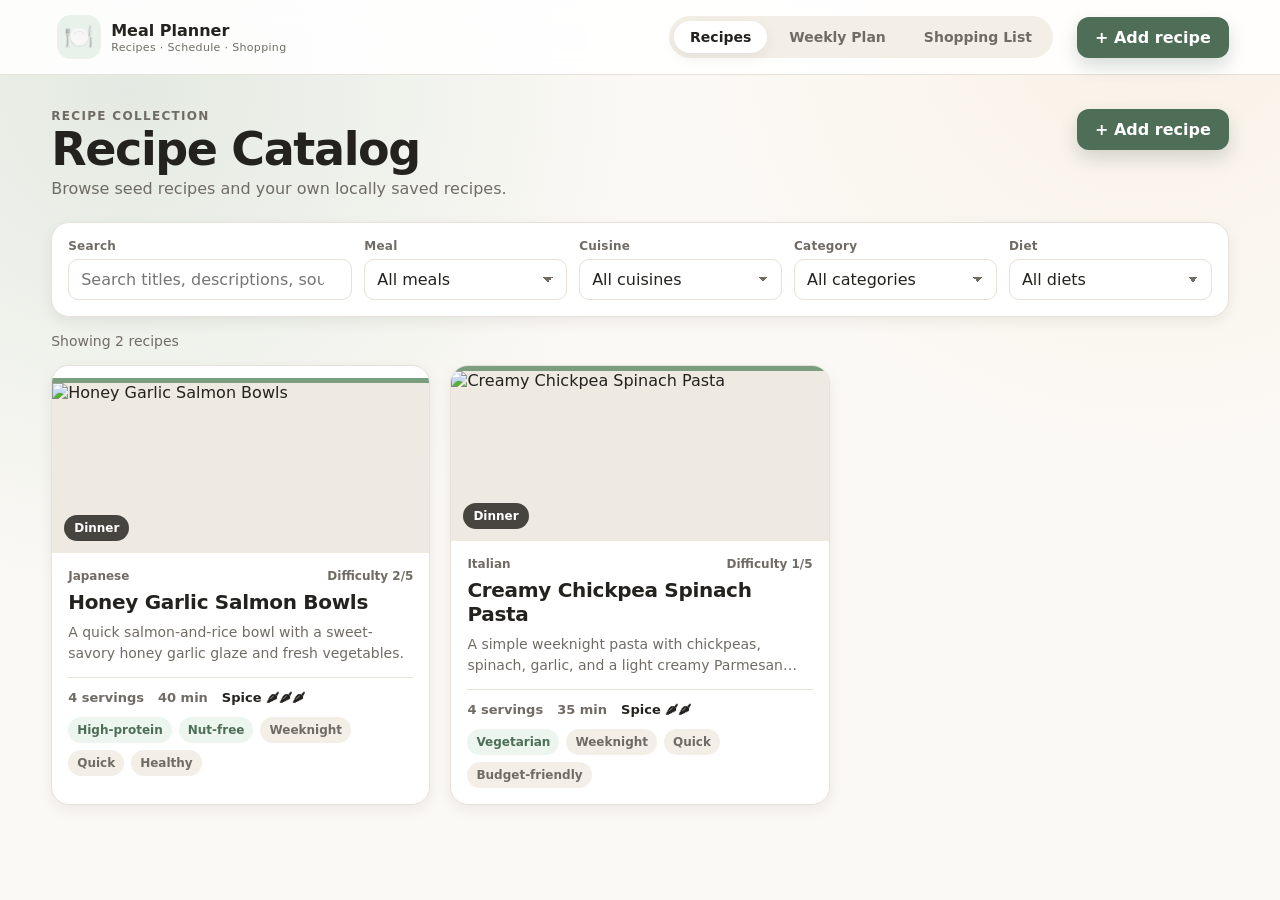
==== v1/index.html @ 87e0cc70 "Publish v1" ====
<!doctype html>
<html lang="en">
  <head><meta charset="UTF-8"><meta name="viewport" content="width=device-width, initial-scale=1.0"><meta name="description" content="Plan meals, browse recipes, and generate shopping lists."><title>Meal Planner</title>  <script type="module" crossorigin src="./assets/index-CDROrw1X.js"></script>
  <link rel="stylesheet" crossorigin href="./assets/index-BF3QbWhe.css">
</head>
  <body><div id="root"></div></body>
</html>
---- v1/assets/index-BF3QbWhe.css ----
:root{--ink: #24221f;--muted: #706c65;--line: #e7e1d8;--paper: #fbf9f5;--card: #ffffff;--accent: #4e6e58;--accent-dark: #38513f;--accent-soft: #e9f1eb;--danger: #b4523d;--danger-soft: #faecea;--shadow: 0 14px 36px rgba(39, 34, 28, .08);--shadow-small: 0 5px 14px rgba(39, 34, 28, .07);--radius: 18px;--radius-small: 10px;color:var(--ink);font-family:Inter,ui-sans-serif,system-ui,-apple-system,BlinkMacSystemFont,Segoe UI,sans-serif;background:var(--paper)}*{box-sizing:border-box}body{margin:0;min-width:320px;min-height:100vh;background:radial-gradient(circle at 10% 10%,rgba(174,199,183,.3),transparent 32rem),radial-gradient(circle at 90% 0%,rgba(241,208,168,.2),transparent 28rem),var(--paper)}img{max-width:100%;height:auto}button,input,textarea,select{font:inherit}button{cursor:pointer}button:disabled{cursor:not-allowed;opacity:.45}a{color:var(--accent)}.app-shell{min-height:100vh;display:flex;flex-direction:column}.app-header{position:sticky;top:0;z-index:20;display:flex;align-items:center;gap:24px;padding:14px clamp(18px,4vw,52px);background:#ffffffe0;border-bottom:1px solid var(--line);-webkit-backdrop-filter:blur(14px);backdrop-filter:blur(14px)}.brand{display:inline-flex;align-items:center;gap:10px;border:0;background:none;text-align:left;color:var(--ink)}.brand__mark{display:inline-grid;place-items:center;width:44px;height:44px;border-radius:14px;background:var(--accent-soft);font-size:24px}.brand strong{display:block;font-size:16px}.brand small{display:block;color:var(--muted);font-size:11px;letter-spacing:.03em;margin-top:1px}.app-nav{display:flex;gap:6px;margin-left:auto;padding:5px;background:#f3efe7;border-radius:999px}.app-nav button{border:0;background:transparent;padding:8px 16px;border-radius:999px;color:var(--muted);font-weight:650;font-size:14px}.app-nav button.active{background:#fff;color:var(--ink);box-shadow:var(--shadow-small)}.header-add{white-space:nowrap}.app-main{flex:1;width:min(1440px,100%);margin:0 auto;padding:34px clamp(18px,4vw,52px) 72px}.section-heading{display:flex;align-items:flex-start;justify-content:space-between;gap:24px;margin-bottom:24px}.section-heading h1,.section-heading h2{margin:2px 0 6px;font-size:clamp(28px,4vw,46px);line-height:1.05;letter-spacing:-.03em}.section-heading p{margin:0;color:var(--muted)}.eyebrow{margin:0 0 8px;color:var(--accent);font-size:12px;font-weight:800;text-transform:uppercase;letter-spacing:.11em}.primary-button,.secondary-button,.text-button,.icon-button{border:0;border-radius:12px;font-weight:750;transition:transform .16s ease,box-shadow .16s ease,background .16s ease}.primary-button{background:var(--accent);color:#fff;padding:11px 18px;box-shadow:0 8px 18px #37543f33}.primary-button:hover{background:var(--accent-dark);transform:translateY(-1px);box-shadow:0 10px 22px #37543f40}.secondary-button{background:#fff;border:1px solid var(--line);color:var(--ink);padding:10px 16px}.secondary-button:hover{border-color:#cfc5b8;transform:translateY(-1px)}.secondary-button.small{padding:8px 12px;font-size:13px}.text-button{background:none;padding:8px 0;color:var(--accent)}.text-button.danger{color:var(--danger)}.back-button{display:inline-flex;align-items:center;gap:8px;border:0;background:none;color:var(--muted);padding:8px 0;margin-bottom:22px;font-weight:700}.back-button:hover{color:var(--ink)}.icon-button{border:1px solid var(--line);background:#fff;color:var(--ink);padding:8px 10px;font-size:14px}.icon-button:hover{border-color:#cfc5b8}.icon-button.danger{color:var(--danger);background:#fff}.icon-button.danger:hover{border-color:#dcb8ad;background:var(--danger-soft)}.muted{color:var(--muted)}.form-error{margin:0 0 20px;background:var(--danger-soft);border:1px solid #efc9bf;color:var(--danger);padding:12px 16px;border-radius:var(--radius-small);font-weight:700}.toast{position:fixed;right:22px;bottom:22px;z-index:50;max-width:min(420px,calc(100vw - 44px));padding:13px 16px;background:#25231f;color:#fff;border-radius:14px;box-shadow:var(--shadow);animation:toast-in .18s ease-out}@keyframes toast-in{0%{opacity:0;transform:translateY(8px)}to{opacity:1;transform:translateY(0)}}.filter-bar{display:grid;grid-template-columns:1.4fr repeat(4,minmax(130px,1fr));gap:12px;padding:16px;background:#fff;border:1px solid var(--line);border-radius:var(--radius);box-shadow:var(--shadow-small);margin-bottom:16px}.filter-bar label,.field{display:flex;flex-direction:column;gap:6px;min-width:0}.filter-bar label>span,.field-label{color:var(--muted);font-size:12px;font-weight:750;letter-spacing:.02em}.search-field{position:relative}.search-field input{padding-left:12px}input,select,textarea{width:100%;border:1px solid var(--line);border-radius:var(--radius-small);background:#fff;color:var(--ink);padding:10px 12px;outline:none;transition:border .14s ease,box-shadow .14s ease}input:hover,select:hover,textarea:hover{border-color:#cfc5b8}input:focus,select:focus,textarea:focus{border-color:var(--accent);box-shadow:0 0 0 3px #4e6e5824}select{-webkit-appearance:none;-moz-appearance:none;appearance:none;background-image:linear-gradient(45deg,transparent 50%,var(--muted) 50%),linear-gradient(135deg,var(--muted) 50%,transparent 50%);background-position:calc(100% - 18px) 50%,calc(100% - 13px) 50%;background-size:5px 5px,5px 5px;background-repeat:no-repeat}textarea{resize:vertical;min-height:72px}.results-count{color:var(--muted);font-size:14px;margin:8px 0 16px}.recipe-grid{display:grid;grid-template-columns:repeat(auto-fill,minmax(280px,1fr));gap:20px}.recipe-card{--recipe-accent: #7a9e7e;display:block;width:100%;overflow:hidden;text-align:left;border:1px solid var(--line);border-radius:var(--radius);background:var(--card);box-shadow:var(--shadow-small);padding:0;color:var(--ink);transition:transform .18s ease,box-shadow .18s ease,border-color .18s ease}.recipe-card:hover{transform:translateY(-4px);box-shadow:var(--shadow);border-color:#d9d0c3}.recipe-card__media{position:relative;height:175px;overflow:hidden;background:#eee9e1;border-top:5px solid var(--recipe-accent)}.recipe-card__image{width:100%;height:100%;object-fit:cover;display:block}.recipe-card__meal{position:absolute;left:12px;bottom:12px;background:#181613c7;color:#fff;padding:6px 10px;border-radius:999px;font-size:12px;font-weight:800;-webkit-backdrop-filter:blur(5px);backdrop-filter:blur(5px)}.recipe-card__body{padding:16px}.recipe-card__eyebrow{display:flex;justify-content:space-between;gap:10px;color:var(--muted);font-size:12px;font-weight:700;margin-bottom:7px}.recipe-card h3{margin:0 0 8px;font-size:20px;letter-spacing:-.015em;line-height:1.2}.recipe-card__description{color:var(--muted);font-size:14px;line-height:1.45;margin:0 0 14px;display:-webkit-box;-webkit-line-clamp:2;-webkit-box-orient:vertical;overflow:hidden}.recipe-card__meta{display:flex;flex-wrap:wrap;gap:8px 14px;padding-top:12px;border-top:1px solid var(--line);color:var(--muted);font-size:13px;font-weight:700}.recipe-card__meta .spice{color:var(--ink)}.chip-row{display:flex;flex-wrap:wrap;gap:7px;margin-top:12px}.chip{display:inline-flex;align-items:center;min-height:26px;padding:4px 9px;border-radius:999px;background:#f3efe7;color:var(--muted);font-size:12px;font-weight:700}.chip--dietary{background:#ecf5ee;color:var(--accent)}.chip--strong{background:var(--accent);color:#fff}.empty-state{padding:56px 20px;text-align:center;background:#fff;border:1px dashed #d7cfc3;border-radius:var(--radius);color:var(--muted)}.empty-state.compact{padding:30px 16px}.empty-state__icon{font-size:42px;margin-bottom:12px}.empty-state h3{color:var(--ink);margin:0 0 6px}.empty-state p{margin:0 0 18px}.recipe-detail{--recipe-accent: #7a9e7e}.detail-hero{display:grid;grid-template-columns:minmax(300px,.95fr) minmax(0,1.05fr);gap:clamp(18px,4vw,46px);background:#fff;border:1px solid var(--line);border-radius:24px;overflow:hidden;box-shadow:var(--shadow);margin-bottom:26px}.detail-hero__image{min-height:330px;width:100%;height:100%;object-fit:cover;border-left:7px solid var(--recipe-accent)}.detail-hero__content{padding:28px 24px 28px 0}.detail-hero h1{margin:4px 0 10px;font-size:clamp(32px,4vw,52px);line-height:1.04;letter-spacing:-.035em}.detail-description{color:var(--muted);font-size:17px;line-height:1.55;margin-bottom:13px}.source-link{color:var(--muted);font-size:14px;margin:0 0 22px;word-break:break-word}.detail-stats{display:flex;flex-wrap:wrap;gap:10px;margin-bottom:24px}.detail-stats>div{min-width:90px;padding:13px;background:var(--paper);border:1px solid var(--line);border-radius:14px}.detail-stats strong{display:block;font-size:17px}.detail-stats span{color:var(--muted);font-size:12px;font-weight:700}.spice-meter{letter-spacing:2px}.spice-meter span{filter:grayscale(1);opacity:.35}.spice-meter span.active{filter:none;opacity:1}.detail-actions{display:flex;align-items:center;gap:18px}.detail-columns{display:grid;grid-template-columns:minmax(0,1.55fr) minmax(280px,.75fr);gap:26px;align-items:start}.detail-main,.detail-sidebar{display:flex;flex-direction:column;gap:20px}.detail-section{background:#fff;border:1px solid var(--line);border-radius:var(--radius);padding:22px;box-shadow:var(--shadow-small)}.detail-section h2{margin:0 0 16px;font-size:20px}.ingredient-sections{display:flex;flex-direction:column;gap:17px}.ingredient-section h3{margin:0 0 9px;padding-bottom:8px;border-bottom:1px solid var(--line);font-size:15px;color:var(--accent)}.ingredient-section ul{list-style:none;padding:0;margin:0;display:flex;flex-direction:column;gap:8px}.ingredient-section li{display:grid;grid-template-columns:minmax(100px,.34fr) 1fr;gap:5px 12px;padding:7px 0}.ingredient-quantity{font-weight:800}.ingredient-name{font-weight:650}.ingredient-notes{grid-column:2;color:var(--muted);font-size:13px}.optional{color:var(--muted);font-weight:500}.method-list{list-style:none;padding:0;margin:0;display:flex;flex-direction:column;gap:12px}.method-list li{display:grid;grid-template-columns:28px 1fr;gap:9px;align-items:start}.step-number{display:inline-grid;place-items:center;width:28px;height:28px;background:var(--accent-soft);color:var(--accent-dark);border-radius:50%;font-weight:800;font-size:13px}.method-list p{margin:4px 0 0;line-height:1.45}.step-timer{color:var(--muted);font-size:13px;font-weight:750}.option-list{display:flex;flex-direction:column;gap:9px}.option{display:flex;align-items:center;gap:9px;padding:9px 10px;border:1px solid var(--line);border-radius:10px;background:var(--paper);color:var(--muted);font-size:14px;font-weight:650}.option.active{border-color:var(--accent);background:#f1f6f2;color:var(--ink)}.option-indicator{display:inline-grid;place-items:center;width:20px;height:20px}.note-panel{background:#fbf4e7}.nutrition-panel{background:#f3f7f4}.recipe-form{max-width:1200px;margin:0 auto;display:flex;flex-direction:column;gap:20px}.form-header{margin-bottom:4px}.form-header .back-button{margin-bottom:0}.form-header h1{margin:2px 0 7px;font-size:clamp(30px,4vw,46px);letter-spacing:-.03em}.form-header p:not(.eyebrow){margin:0;color:var(--muted)}.form-section{background:#fff;border:1px solid var(--line);border-radius:var(--radius);padding:24px;box-shadow:var(--shadow-small)}.form-section>h2{margin:0 0 5px;font-size:21px}.section-help{color:var(--muted);margin:0 0 17px;font-size:14px}.form-grid{display:grid;grid-template-columns:repeat(2,minmax(0,1fr));gap:18px}.form-grid--numbers{grid-template-columns:repeat(2,minmax(0,1fr))}.span-2{grid-column:span 2}.field small{color:var(--muted);font-size:12px}.checkbox-grid{display:grid;grid-template-columns:repeat(auto-fit,minmax(150px,1fr));gap:9px}.check-card{display:inline-flex;align-items:center;gap:9px;border:1px solid var(--line);background:var(--paper);border-radius:10px;padding:10px 12px;font-size:14px;font-weight:700;cursor:pointer;transition:border .14s ease,background .14s ease}.check-card:hover{border-color:#cfc5b8}.check-card input{width:auto;accent-color:var(--accent)}.check-card:has(input:checked){background:var(--accent-soft);border-color:var(--accent);color:var(--accent-dark)}.check-card.compact{padding:6px 9px;font-size:13px}.range-control__top{display:flex;justify-content:space-between;align-items:center;margin-bottom:8px}.range-control input[type=range]{accent-color:var(--accent);width:100%;padding:0;border:0;box-shadow:none}.range-control__marks{display:flex;justify-content:space-between;color:var(--muted);font-size:11px;margin-top:4px}.number-stepper{display:grid;grid-template-columns:38px 1fr 38px;overflow:hidden;border:1px solid var(--line);border-radius:var(--radius-small)}.number-stepper input{border:0;border-radius:0;text-align:center}.number-stepper button{border:0;background:#f5f1ea;font-size:18px;font-weight:800;color:var(--ink)}.number-stepper button:hover{background:#eee8dd}.approved-image-grid{display:grid;grid-template-columns:repeat(auto-fit,minmax(125px,1fr));gap:10px}.image-choice{border:1px solid var(--line);background:#fff;border-radius:var(--radius-small);overflow:hidden;padding:0 0 7px;text-align:left;color:var(--muted);font-size:12px;transition:transform .15s ease,border .15s ease}.image-choice img{display:block;width:100%;height:80px;object-fit:cover;margin-bottom:6px}.image-choice span{display:block;padding:0 8px;overflow:hidden;text-overflow:ellipsis;white-space:nowrap}.image-choice:hover{transform:translateY(-1px);border-color:#cfc5b8}.image-choice.active{border:2px solid var(--accent);box-shadow:0 0 0 3px #4e6e581f}.color-control{display:flex;align-items:center;gap:9px}.color-control input[type=color]{width:52px;height:42px;padding:3px;background:#fff}.color-control input[type=text]{text-transform:uppercase}.ingredient-builder-section{margin-bottom:16px;border:1px solid var(--line);border-radius:var(--radius-small);padding:16px;background:#fcfbf8}.ingredient-section-header{display:flex;align-items:flex-end;justify-content:space-between;gap:14px;margin-bottom:15px}.section-name-field{max-width:330px}.ingredient-list{display:flex;flex-direction:column;gap:12px}.ingredient-row{border-top:1px solid var(--line);padding-top:13px}.ingredient-row:first-child{border-top:0;padding-top:0}.ingredient-row__main{display:grid;grid-template-columns:minmax(180px,1.4fr) minmax(80px,.38fr) minmax(100px,.45fr) minmax(150px,1fr);gap:10px;align-items:end}.ingredient-row__controls{display:flex;align-items:center;flex-wrap:wrap;gap:10px;margin-top:10px}.reorder-buttons{display:inline-flex;gap:5px}.steps-builder{display:flex;flex-direction:column;gap:15px;margin-bottom:17px}.step-builder-row{display:grid;grid-template-columns:27px minmax(0,1fr) 120px auto auto;gap:10px;align-items:start}.step-builder-number{display:inline-grid;place-items:center;width:27px;height:27px;background:var(--accent-soft);color:var(--accent-dark);border-radius:50%;font-weight:800}.planning-options{display:grid;grid-template-columns:repeat(2,minmax(0,1fr));gap:18px;background:#f7faf8;border:1px solid var(--line);border-radius:var(--radius-small);padding:18px}.toggle-row{position:relative;display:flex;align-items:center;gap:16px;padding:14px 0;cursor:pointer;border-bottom:1px solid var(--line)}.toggle-row:last-child{border-bottom:0;padding-bottom:0}.toggle-row>span:first-child{flex:1}.toggle-row strong{display:block;font-size:15px}.toggle-row small{display:block;color:var(--muted);margin-top:3px}.toggle-row input{position:absolute;opacity:0;pointer-events:none}.toggle-ui{width:46px;height:26px;border-radius:999px;background:#ded6ca;position:relative;transition:background .17s ease;flex:0 0 auto}.toggle-ui:after{content:"";position:absolute;top:3px;left:3px;width:20px;height:20px;border-radius:50%;background:#fff;box-shadow:0 1px 3px #0000002e;transition:transform .17s ease}.toggle-row input:checked+.toggle-ui{background:var(--accent)}.toggle-row input:checked+.toggle-ui:after{transform:translate(20px)}.toggle-row.compact{border:0;padding:0}.option-menu{display:flex;flex-direction:column;gap:0}.measurement-choice{display:flex;align-items:center;justify-content:space-between;gap:18px;padding-top:15px}.measurement-choice>span strong{display:block}.measurement-choice>span small{color:var(--muted);display:block;margin-top:3px}.choice-group{display:flex;background:#f3efe7;border-radius:10px;padding:4px}.choice-pill{border:0;background:transparent;padding:9px 13px;border-radius:8px;color:var(--muted);font-weight:750;transition:background .15s ease,color .15s ease,box-shadow .15s ease}.choice-pill.active{background:#fff;color:var(--ink);box-shadow:var(--shadow-small)}.form-footer{display:flex;justify-content:flex-end;gap:12px;padding-top:6px}.planner-heading{align-items:flex-end}.week-nav{display:flex;align-items:center;gap:12px}.week-nav__label{min-width:210px;text-align:center;padding:9px 12px;background:#fff;border:1px solid var(--line);border-radius:var(--radius-small)}.week-nav__label strong{display:block;font-size:14px}.week-nav__label span{color:var(--accent);font-size:12px;font-weight:800}.planner-calendar{overflow-x:auto;border:1px solid var(--line);border-radius:var(--radius);background:#fff;box-shadow:var(--shadow)}.planner-row{min-width:980px;display:grid;grid-template-columns:108px repeat(7,minmax(120px,1fr));border-bottom:1px solid var(--line)}.planner-row:last-child{border-bottom:0}.planner-row--header{background:#f5f1ea;font-size:14px}.planner-row__label,.planner-day{padding:14px 10px;border-right:1px solid var(--line)}.planner-row__label{display:grid;place-items:center;background:#faf7f1;font-size:13px;font-weight:800;color:var(--muted);text-transform:uppercase;letter-spacing:.06em}.planner-day{text-align:center;background:#faf7f1}.planner-day strong{display:block}.planner-day span{color:var(--muted);font-size:13px}.planner-day.is-today{background:#eaf2ec}.planner-day.is-today strong{color:var(--accent-dark)}.planner-cell{border-right:1px solid var(--line);padding:10px}.planner-cell:last-child{border-right:0}.planner-slot{width:100%;min-height:82px;border-radius:12px;border:1px dashed #d7cfc3;background:#fdfcf9;display:grid;place-items:center;gap:4px;color:var(--muted);font-size:13px;font-weight:750;transition:border .15s ease,background .15s ease,transform .15s ease}.planner-slot.empty:hover{border-color:var(--accent);background:#f1f6f2;transform:translateY(-1px);color:var(--accent-dark)}.planner-slot .plus{font-size:24px;line-height:1}.planner-slot.filled{display:block;border:1px solid var(--line);background:#fff;padding:10px;min-height:82px}.planner-slot__top{display:flex;gap:9px;align-items:center;margin-bottom:9px}.planner-slot__top img{width:42px;height:42px;border-radius:9px;object-fit:cover;flex:0 0 auto}.planner-recipe-title{display:block;background:none;border:0;padding:0;color:var(--ink);font-weight:800;font-size:13px;line-height:1.2;text-align:left;display:-webkit-box;-webkit-line-clamp:2;-webkit-box-orient:vertical;overflow:hidden}.planner-slot__top small{display:block;color:var(--muted);font-size:11px;margin-top:2px}.planner-slot__actions{display:flex;gap:5px;flex-wrap:wrap}.planner-slot__actions button{flex:1;border:1px solid var(--line);background:#f8f5ef;border-radius:7px;padding:5px 4px;font-size:11px;font-weight:750;color:var(--muted)}.planner-slot__actions button:hover{background:#fff;color:var(--ink);border-color:#cfc5b8}.modal-backdrop{position:fixed;top:0;right:0;bottom:0;left:0;z-index:40;background:#1d1a1670;display:grid;place-items:center;padding:18px;-webkit-backdrop-filter:blur(5px);backdrop-filter:blur(5px)}.modal{width:min(720px,100%);max-height:min(780px,calc(100vh - 36px));overflow:hidden;display:flex;flex-direction:column;background:#fff;border-radius:22px;box-shadow:0 24px 80px #0003}.modal-header{display:flex;justify-content:space-between;gap:18px;align-items:flex-start;padding:20px 22px 14px;border-bottom:1px solid var(--line)}.modal-header h2{margin:2px 0 0;font-size:24px;letter-spacing:-.02em}.picker-toolbar{display:grid;grid-template-columns:1fr 150px;gap:12px;padding:14px 22px;border-bottom:1px solid var(--line);background:#faf7f1}.picker-list{overflow-y:auto;padding:14px 22px;display:flex;flex-direction:column;gap:8px}.picker-recipe{display:grid;grid-template-columns:64px 1fr 26px;gap:12px;align-items:center;width:100%;text-align:left;border:1px solid var(--line);background:#fff;border-radius:13px;padding:8px;color:var(--ink);transition:border .14s ease,background .14s ease}.picker-recipe:hover{border-color:#cfc5b8}.picker-recipe.selected{border-color:var(--accent);background:var(--accent-soft)}.picker-recipe img{width:64px;height:52px;object-fit:cover;border-radius:9px}.picker-recipe__info strong{display:block;font-size:14px}.picker-recipe__info small{color:var(--muted);display:block;margin-top:3px}.picker-recipe__check{display:grid;place-items:center;width:24px;height:24px;border:2px solid var(--line);border-radius:50%;color:var(--accent);font-weight:900}.picker-recipe.selected .picker-recipe__check{border-color:var(--accent)}.modal-footer{display:flex;justify-content:flex-end;gap:10px;padding:16px 22px 20px;border-top:1px solid var(--line)}.shopping-actions{display:flex;align-items:center;gap:16px;flex-wrap:wrap;justify-content:flex-end}.scope-toggle{display:inline-flex;background:#f3efe7;border-radius:10px;padding:4px}.scope-toggle button{border:0;background:transparent;padding:8px 12px;border-radius:8px;color:var(--muted);font-weight:750}.scope-toggle button.active{background:#fff;color:var(--ink);box-shadow:var(--shadow-small)}.shopping-progress{margin-bottom:18px;display:grid;grid-template-columns:1fr auto;gap:14px;align-items:center}.progress-bar{height:10px;background:#e9e2d7;border-radius:999px;overflow:hidden}.progress-bar span{display:block;height:100%;background:var(--accent);border-radius:inherit;transition:width .25s ease}.shopping-progress p{margin:0;color:var(--muted);font-size:14px;font-weight:750}.shopping-groups{display:grid;grid-template-columns:repeat(auto-fit,minmax(300px,1fr));gap:18px;align-items:start}.shopping-group{background:#fff;border:1px solid var(--line);border-radius:var(--radius);padding:18px;box-shadow:var(--shadow-small)}.shopping-group h3{margin:0 0 12px;padding-bottom:9px;border-bottom:2px solid var(--accent-soft);color:var(--accent-dark);font-size:17px}.shopping-group ul{list-style:none;padding:0;margin:0;display:flex;flex-direction:column;gap:8px}.shopping-item{display:flex;align-items:center;gap:10px;padding:9px;border:1px solid var(--line);border-radius:11px;background:#fdfcf9}.shopping-item.checked{background:#f2f7f3}.shopping-item.checked .shopping-item__main strong{color:var(--muted);text-decoration:line-through}.shopping-item__check{position:relative;display:grid;place-items:center;cursor:pointer}.shopping-item__check input{position:absolute;opacity:0}.checkmark{width:22px;height:22px;border:2px solid #cfc5b8;border-radius:7px;display:grid;place-items:center;background:#fff;transition:background .14s ease,border .14s ease}.shopping-item__check input:checked+.checkmark{background:var(--accent);border-color:var(--accent)}.shopping-item__check input:checked+.checkmark:after{content:"✓";color:#fff;font-size:13px;font-weight:900}.shopping-item__main{flex:1;min-width:0}.shopping-item__main strong{display:block}.shopping-item__main span{color:var(--muted);display:block;font-size:13px}.shopping-item__main em{display:inline-block;margin-left:6px;color:var(--muted);font-style:normal;font-size:12px}.shopping-item__main small{display:block;color:#a29b90;font-size:11px;margin-top:4px}.pantry-button{flex:0 0 auto;border:1px solid var(--line);background:#fff;color:var(--muted);border-radius:8px;padding:6px 8px;font-size:12px;font-weight:750}.pantry-button:hover{border-color:#cfc5b8;color:var(--ink)}.pantry-button.active{background:#e9f1eb;color:var(--accent-dark);border-color:var(--accent)}@media(max-width:1080px){.filter-bar{grid-template-columns:repeat(2,minmax(0,1fr))}.search-field{grid-column:span 2}.detail-hero{grid-template-columns:1fr}.detail-hero__image{min-height:260px;max-height:380px}.detail-hero__content{padding:24px}.detail-columns{grid-template-columns:1fr}.app-header{flex-wrap:wrap;gap:12px}.app-nav{order:3;width:100%;justify-content:space-between;margin-left:0}.header-add{margin-left:auto}.planner-heading{flex-direction:column;align-items:flex-start}}@media(max-width:680px){.app-header{padding:12px 14px}.app-main{padding:24px 14px 48px}.form-section{padding:18px}.form-grid,.form-grid--numbers,.planning-options{grid-template-columns:1fr}.span-2{grid-column:span 1}.ingredient-row__main{grid-template-columns:1fr 1fr}.ingredient-name-field,.notes-field{grid-column:span 2}.step-builder-row{grid-template-columns:27px 1fr}.step-builder-row .timer-field,.step-builder-row .reorder-buttons,.step-builder-row .icon-button{grid-column:auto}.picker-toolbar{grid-template-columns:1fr}.section-heading{flex-direction:column}.shopping-actions{justify-content:flex-start}.week-nav{width:100%;justify-content:space-between}.week-nav__label{min-width:0;flex:1}}
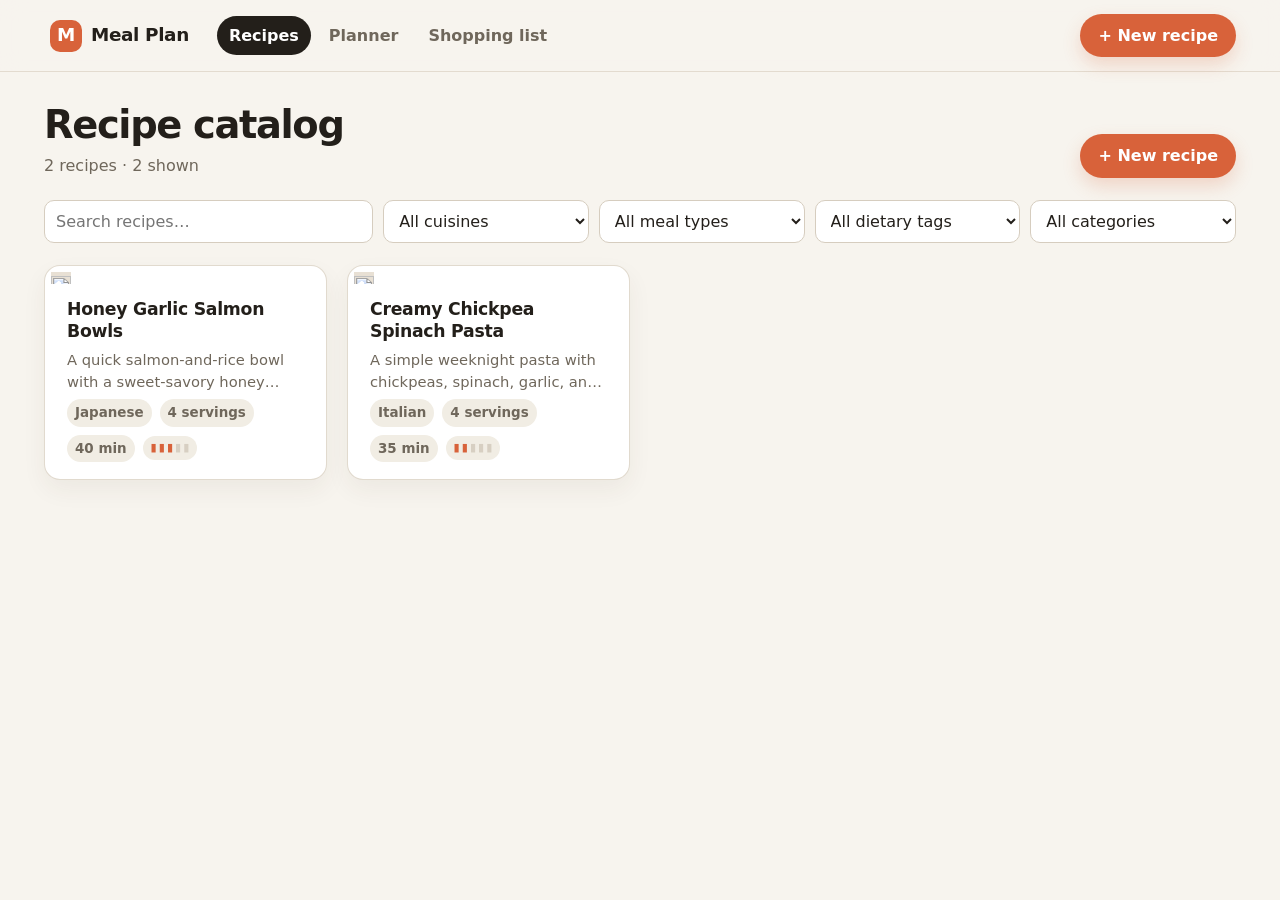
==== commit bf6522b1: "Publish v1" ====
--- a/v1/index.html
+++ b/v1/index.html
@@ -1,7 +1,7 @@
 <!doctype html>
 <html lang="en">
-  <head><meta charset="UTF-8"><meta name="viewport" content="width=device-width, initial-scale=1.0"><meta name="description" content="Plan meals, browse recipes, and generate shopping lists."><title>Meal Planner</title>  <script type="module" crossorigin src="./assets/index-CDROrw1X.js"></script>
-  <link rel="stylesheet" crossorigin href="./assets/index-BF3QbWhe.css">
+  <head><meta charset="UTF-8"><meta name="viewport" content="width=device-width, initial-scale=1.0"><title>Meal Planning</title>  <script type="module" crossorigin src="./assets/index-TTkjPZ1y.js"></script>
+  <link rel="stylesheet" crossorigin href="./assets/index-lNyoUAyl.css">
 </head>
   <body><div id="root"></div></body>
 </html>
--- a/v1/assets/index-lNyoUAyl.css
+++ b/v1/assets/index-lNyoUAyl.css
@@ -0,0 +1 @@
+:root{color-scheme:light;--bg: #f7f4ee;--surface: #ffffff;--surface-alt: #f1ede4;--text: #231f1a;--muted: #6f675b;--line: #ded6c9;--primary: #d8623a;--primary-dark: #ba4f2c;--primary-soft: #fae6dc;--green: #57754f;--green-soft: #e6efe1;--amber: #d9a441;--danger: #b4432f;--shadow: 0 16px 40px rgba(71, 52, 32, .11);--radius: 16px;--radius-sm: 10px;font-family:Inter,ui-sans-serif,system-ui,-apple-system,BlinkMacSystemFont,Segoe UI,sans-serif;font-size:16px}*{box-sizing:border-box}html{min-width:320px;background:var(--bg)}body{margin:0;color:var(--text);background:var(--bg);font-family:var(--font-family-stack);line-height:1.45}button,input,select,textarea{font:inherit}button{cursor:pointer}img{display:block;max-width:100%;height:auto}h1,h2,h3,p{margin:0}ul{margin:0;padding:0;list-style:none}fieldset{border:0;padding:0;margin:0}legend{padding:0}.app-shell{min-height:100vh}.app-header{position:sticky;top:0;z-index:20;display:flex;align-items:center;gap:22px;padding:14px clamp(18px,4vw,44px);border-bottom:1px solid rgba(222,214,201,.82);background:#f7f4eeeb;-webkit-backdrop-filter:blur(12px);backdrop-filter:blur(12px)}.brand{display:inline-flex;align-items:center;gap:9px;border:0;background:transparent;font-weight:800;font-size:1.15rem;letter-spacing:-.02em;color:var(--text)}.brand-mark{display:grid;place-items:center;width:32px;height:32px;border-radius:10px;color:#fff;background:var(--primary);font-weight:900}.main-nav{display:flex;align-items:center;gap:6px}.main-nav button{border:0;background:transparent;padding:8px 12px;border-radius:999px;color:var(--muted);font-weight:650}.main-nav button:hover{color:var(--text);background:var(--surface-alt)}.main-nav button.active{color:#fff;background:var(--text)}.header-add{margin-left:auto}.app-main{width:min(1440px,100%);margin:0 auto;padding:32px clamp(18px,4vw,44px) 72px}.page-header-row,.planner-toolbar,.form-header{display:flex;align-items:flex-end;justify-content:space-between;gap:20px;margin-bottom:22px}.page-header-row h1,.planner-toolbar h1,.form-header h1,.catalog h1,.shopping-list h1{font-size:clamp(1.7rem,3vw,2.4rem);letter-spacing:-.035em;line-height:1.1}.page-subtitle{color:var(--muted);margin-top:8px}button{color:inherit}.primary-button{border:0;border-radius:999px;padding:10px 18px;background:var(--primary);color:#fff;font-weight:750;box-shadow:0 8px 18px #d8623a38;transition:transform .15s ease,background .15s ease}.primary-button:hover{background:var(--primary-dark);transform:translateY(-1px)}.secondary-button{border:1px solid var(--line);border-radius:999px;padding:9px 16px;background:var(--surface);color:var(--text);font-weight:650}.secondary-button:hover{border-color:#b8ac9a;background:var(--surface-alt)}.text-button{border:0;background:transparent;padding:6px 0;color:var(--primary);font-weight:700}.text-button:hover{text-decoration:underline}.icon-button{border:0;background:transparent;width:36px;height:36px;border-radius:50%;color:var(--text);font-size:1.35rem}.icon-button:hover{background:var(--surface-alt)}.mini-button{border:1px solid var(--line);background:#fff;border-radius:8px;min-width:34px;height:34px;padding:0 8px;color:var(--text);font-weight:750}.mini-button:hover:not(:disabled){border-color:var(--primary);color:var(--primary)}.mini-button:disabled{opacity:.35;cursor:not-allowed}.mini-button.danger:hover:not(:disabled){border-color:var(--danger);color:var(--danger)}.text-input,select.text-input,textarea.text-input{width:100%;border:1px solid #d6cdbf;border-radius:10px;padding:9px 11px;background:#fff;color:var(--text);outline:none}.text-input:focus{border-color:var(--primary);box-shadow:0 0 0 3px #d8623a21}.text-input.read-only{background:#efe9df;color:var(--muted)}textarea.text-input{resize:vertical}.search-input{min-height:40px}.color-input{width:64px;height:40px;padding:3px;border:1px solid #d6cdbf;border-radius:10px;background:#fff}.catalog-toolbar{display:grid;grid-template-columns:1.6fr repeat(4,minmax(130px,1fr));gap:10px;margin-bottom:22px}.recipe-grid{display:grid;grid-template-columns:repeat(auto-fill,minmax(250px,1fr));gap:20px}.recipe-card{position:relative;overflow:hidden;display:flex;flex-direction:column;text-align:left;border:1px solid rgba(222,214,201,.9);border-radius:var(--radius);background:var(--surface);box-shadow:0 10px 24px #4734200f;transition:transform .2s ease,box-shadow .2s ease;color:inherit}.recipe-card:before{content:"";display:block;height:5px;background:var(--recipe-accent, var(--primary))}.recipe-card:hover{transform:translateY(-4px);box-shadow:var(--shadow)}.recipe-card-image-wrap{position:relative;aspect-ratio:16 / 10;overflow:hidden;background:#e8e0d4}.recipe-card-image{width:100%;height:100%;object-fit:cover}.recipe-card-meal{position:absolute;left:12px;bottom:12px;padding:5px 10px;border-radius:999px;background:#ffffffe6;color:var(--text);font-size:.8rem;font-weight:800;-webkit-backdrop-filter:blur(4px);backdrop-filter:blur(4px)}.recipe-card-body{display:flex;flex-direction:column;gap:7px;padding:15px 16px 16px}.recipe-card-title{font-size:1.08rem;font-weight:800;letter-spacing:-.015em;line-height:1.25}.recipe-card-description{color:var(--muted);font-size:.92rem;display:-webkit-box;-webkit-line-clamp:2;-webkit-box-orient:vertical;overflow:hidden}.recipe-card-meta{display:flex;flex-wrap:wrap;gap:8px;align-items:center;margin-top:auto;color:var(--muted);font-size:.84rem;font-weight:650}.recipe-card-meta>span{background:var(--surface-alt);border-radius:999px;padding:4px 8px}.spice-dots{display:inline-flex;gap:2px}.spice-dot{color:#d7cfc2;font-size:.7rem}.spice-dot.active{color:var(--primary)}.recipe-options-menu{background:var(--surface);border:1px solid var(--line);border-radius:var(--radius);padding:18px}.recipe-options-menu h3,.aside-card h3{font-size:1rem;margin-bottom:12px}.option-toggle-row{position:relative;display:flex;justify-content:space-between;gap:12px;align-items:center;padding:12px 0;border-bottom:1px solid var(--line);cursor:pointer}.option-toggle-row:last-of-type{border-bottom:0}.option-toggle-row strong{display:block;font-size:.95rem}.option-toggle-row small{display:block;color:var(--muted);margin-top:3px}.option-toggle-row input{position:absolute;opacity:0;pointer-events:none}.toggle-control{width:44px;height:25px;flex:0 0 auto;border-radius:999px;background:#cbc1b0;position:relative}.toggle-control span{position:absolute;top:3px;left:3px;width:19px;height:19px;border-radius:50%;background:#fff;transition:transform .18s ease}.toggle-control.on{background:var(--green)}.toggle-control.on span{transform:translate(19px)}.measurement-fieldset{margin-top:16px}.measurement-fieldset legend{font-size:.86rem;font-weight:800;color:var(--muted);margin-bottom:8px}.radio-card{display:flex;align-items:center;gap:10px;border:1px solid var(--line);border-radius:10px;padding:10px 12px;margin-bottom:8px;cursor:pointer;background:#fff}.radio-card.selected{border-color:var(--green);background:var(--green-soft);color:#33492e}.radio-card input{position:absolute;opacity:0}.radio-card span{font-weight:700}.radio-mark{margin-left:auto;color:var(--green)}.detail-layout{display:flex;flex-direction:column;gap:20px}.detail-topbar{display:flex;justify-content:space-between;gap:12px;align-items:center}.detail-hero{display:grid;grid-template-columns:minmax(300px,.8fr) minmax(300px,1.2fr);gap:26px;align-items:center;background:var(--surface);border:1px solid var(--line);border-radius:22px;padding:clamp(18px,3vw,30px);box-shadow:0 14px 34px #47342012}.detail-image-wrap{border-radius:16px;overflow:hidden;aspect-ratio:4 / 3}.detail-image-wrap img{width:100%;height:100%;object-fit:cover}.detail-heading h1{font-size:clamp(1.9rem,4vw,3.1rem);letter-spacing:-.045em;line-height:1.05;margin:8px 0 12px}.detail-description{color:var(--muted);font-size:1.05rem;margin-bottom:18px}.detail-facts{display:flex;flex-wrap:wrap;gap:10px;margin:16px 0}.detail-facts div{display:flex;flex-direction:column;min-width:90px;background:var(--surface-alt);border-radius:12px;padding:9px 12px}.detail-facts strong{font-size:1.15rem}.detail-facts span{color:var(--muted);font-size:.76rem;text-transform:uppercase;letter-spacing:.03em}.tag-row{display:flex;flex-wrap:wrap;gap:7px;margin:12px 0}.tag{display:inline-flex;background:var(--primary-soft);color:var(--primary-dark);border-radius:999px;padding:5px 9px;font-size:.82rem;font-weight:750}.tag-accent{background:var(--primary);color:#fff}.tag-neutral{background:var(--surface-alt);color:var(--text)}.source-link{color:var(--primary-dark);font-weight:700}.source-link.muted{color:var(--muted)}.detail-jump-links{display:flex;gap:14px;margin-top:18px}.detail-jump-links button{border:0;background:transparent;padding:0;color:var(--primary);font-weight:750}.detail-jump-links button:hover{text-decoration:underline}.detail-columns{display:grid;grid-template-columns:minmax(0,1fr) 320px;gap:22px;align-items:start}.detail-main-column{display:flex;flex-direction:column;gap:16px}.detail-aside{display:flex;flex-direction:column;gap:14px;position:sticky;top:88px}.detail-section,.aside-card{background:var(--surface);border:1px solid var(--line);border-radius:var(--radius);padding:20px;transition:box-shadow .25s ease}.detail-section.highlighted{box-shadow:0 0 0 3px #d8623a33}.detail-section h2,.aside-card h2{font-size:1.15rem;margin-bottom:12px}.measurement-note{color:var(--green);font-weight:700;font-size:.9rem;margin-bottom:12px}.ingredient-section h3{font-size:.9rem;text-transform:uppercase;letter-spacing:.04em;color:var(--muted);margin:18px 0 8px}.ingredient-list li{display:grid;grid-template-columns:100px 1fr auto auto;gap:10px;align-items:baseline;padding:8px 0;border-bottom:1px dashed var(--line)}.ingredient-list li:last-child{border-bottom:0}.ingredient-list li.optional .ingredient-note,.optional-label{color:#8a7f71}.ingredient-quantity{font-weight:800;color:var(--primary-dark)}.ingredient-note,.optional-label{color:var(--muted);font-size:.85rem}.optional-label{background:var(--surface-alt);border-radius:999px;padding:2px 8px}.steps-list{list-style:none;counter-reset:recipe-step}.steps-list li{display:flex;align-items:flex-start;gap:12px;padding:14px 0;border-bottom:1px solid var(--line);counter-increment:recipe-step}.steps-list li:last-child{border-bottom:0}.steps-list li:before{content:counter(recipe-step);flex:0 0 28px;width:28px;height:28px;display:grid;place-items:center;background:var(--primary-soft);color:var(--primary-dark);border-radius:50%;font-weight:800;font-size:.85rem}.step-text{flex:1}.timer-chip{border:0;background:var(--surface-alt);border-radius:999px;padding:4px 9px;color:var(--green);font-weight:700}.nutrition-placeholder p{color:var(--muted)}.aside-card p{color:var(--muted);font-size:.92rem}.planner-grid{display:grid;grid-template-columns:repeat(7,minmax(170px,1fr));gap:10px;overflow-x:auto;padding-bottom:8px}.planner-day{min-width:168px;background:var(--surface);border:1px solid var(--line);border-radius:var(--radius);overflow:hidden}.planner-day-header{display:flex;flex-direction:column;gap:2px;padding:12px;background:var(--surface-alt);border-bottom:1px solid var(--line)}.planner-day-header.today{background:var(--primary-soft)}.planner-day-header strong{font-size:.95rem}.planner-day-header span{color:var(--muted);font-size:.84rem}.planner-slots{display:flex;flex-direction:column}.planner-slot{border-bottom:1px solid var(--line);padding:8px}.planner-slot:last-child{border-bottom:0}.slot-label{color:var(--muted);font-size:.72rem;text-transform:uppercase;letter-spacing:.06em;margin-bottom:6px;font-weight:800}.slot-empty{width:100%;min-height:66px;border:1px dashed #ccc0ad;border-radius:10px;background:#fbf8f3;color:var(--muted);font-weight:700}.slot-empty:hover{border-color:var(--primary);color:var(--primary);background:var(--primary-soft)}.slot-planned{border:1px solid #e1c7bd;border-radius:10px;background:var(--primary-soft);padding:7px}.planner-recipe{display:flex;gap:8px;align-items:center;margin-bottom:6px}.planner-recipe img{width:42px;height:42px;object-fit:cover;border-radius:8px}.planner-recipe strong{display:block;font-size:.88rem;line-height:1.2}.planner-recipe small{color:var(--muted)}.slot-actions{display:flex;flex-wrap:wrap;gap:6px}.slot-actions button{border:0;background:#fff;border-radius:999px;padding:3px 8px;font-size:.72rem;font-weight:750;color:var(--primary-dark)}.slot-actions button:hover{background:#f8d8cc}.slot-actions button.danger-text{color:var(--danger)}.recipe-picker .search-input{margin-bottom:12px}.picker-list{display:flex;flex-direction:column;gap:8px;max-height:55vh;overflow:auto}.picker-recipe{display:flex;align-items:center;gap:10px;width:100%;text-align:left;border:1px solid var(--line);background:#fff;border-radius:12px;padding:8px}.picker-recipe:hover{border-color:var(--primary);background:var(--primary-soft)}.picker-recipe img{width:52px;height:52px;border-radius:10px;object-fit:cover;flex:0 0 auto}.picker-recipe span{flex:1}.picker-recipe strong{display:block}.picker-recipe small{color:var(--muted);display:block;margin-top:2px}.picker-add{flex:0 0 auto!important;color:var(--primary);font-weight:800}.modal-backdrop{position:fixed;top:0;right:0;bottom:0;left:0;z-index:50;display:grid;place-items:center;padding:20px;background:#1b160f6b;-webkit-backdrop-filter:blur(3px);backdrop-filter:blur(3px)}.modal{width:min(620px,100%);max-height:min(86vh,820px);display:flex;flex-direction:column;background:#fff;border-radius:18px;box-shadow:0 28px 80px #00000040}.modal-wide{width:min(1000px,100%)}.modal-header{display:flex;align-items:center;justify-content:space-between;padding:16px 20px;border-bottom:1px solid var(--line)}.modal-header h2{font-size:1.15rem}.modal-content{padding:20px;overflow:auto}.recipe-form{width:min(1060px,100%);margin:0 auto}.form-header{align-items:center}.form-section{background:var(--surface);border:1px solid var(--line);border-radius:var(--radius);padding:22px;margin-bottom:16px}.form-section>legend{padding:3px 9px;border-radius:999px;background:var(--primary-soft);color:var(--primary-dark);font-weight:800;font-size:.92rem;margin-bottom:16px}.form-grid{display:grid;grid-template-columns:repeat(2,minmax(0,1fr));gap:16px}.form-grid.compact{grid-template-columns:repeat(4,minmax(0,1fr))}.form-grid.compact .span-2{grid-column:span 2}.field{display:flex;flex-direction:column;gap:6px;min-width:0}.field>span,.form-label{color:var(--muted);font-weight:750;font-size:.84rem}.span-2{grid-column:span 2}.field-hint{color:var(--muted);font-size:.83rem;margin-top:6px}.error-text{color:var(--danger);font-weight:700;font-size:.83rem}.form-subsection{margin-top:18px;display:flex;flex-direction:column;gap:8px}.chip-grid{display:flex;flex-wrap:wrap;gap:8px}.choice-chip{display:inline-flex;align-items:center;gap:6px;border:1px solid var(--line);background:#fff;border-radius:999px;padding:7px 11px;font-weight:700;color:var(--text)}.choice-chip:hover{border-color:var(--green)}.choice-chip.selected{background:var(--green-soft);border-color:var(--green);color:#33492e}.chip-mark{color:var(--green);font-size:.85rem}.spice-field{margin-top:18px}.spice-field input[type=range]{accent-color:var(--primary)}.range-labels{display:flex;justify-content:space-between;color:var(--muted);font-size:.74rem}.image-picker{display:flex;gap:12px;align-items:center}.image-picker-preview{flex:0 0 120px;width:120px;height:90px;border-radius:10px;overflow:hidden;border:1px solid var(--line)}.image-picker-preview img{width:100%;height:100%;object-fit:cover}.image-picker-actions{flex:1;min-width:0}.ingredient-form-section{border:1px solid var(--line);border-radius:12px;padding:14px;margin-bottom:12px;background:#fdfbf7}.section-heading-row{display:flex;gap:12px;align-items:flex-end;margin-bottom:12px}.section-name-field{flex:1;display:flex;flex-direction:column;gap:5px;min-width:0}.section-name-field>span,.cell-label{color:var(--muted);font-weight:750;font-size:.76rem}.section-name-input{font-weight:800}.section-row-actions{display:flex;gap:6px}.ingredient-form-rows{display:flex;flex-direction:column;gap:10px}.ingredient-form-row{display:grid;grid-template-columns:minmax(200px,1.4fr) minmax(110px,.7fr) minmax(100px,.6fr) minmax(80px,.4fr) auto;gap:10px;align-items:end}.ingredient-name-cell,.ingredient-quantity-cell,.ingredient-unit-cell,.ingredient-optional-cell,.method-instruction-cell,.method-timer-cell{display:flex;flex-direction:column;gap:5px}.ingredient-optional-cell{flex-direction:row;align-items:center;gap:7px;padding-bottom:9px;font-size:.85rem;font-weight:700}.ingredient-row-actions,.method-row-actions{display:flex;gap:6px;padding-bottom:1px}.ingredient-picker{position:relative}.ingredient-picker-menu{position:absolute;z-index:8;top:calc(100% + 4px);left:0;right:0;background:#fff;border:1px solid var(--line);border-radius:10px;box-shadow:var(--shadow);overflow:hidden}.ingredient-picker-menu button{display:flex;width:100%;justify-content:space-between;gap:8px;border:0;border-bottom:1px solid var(--line);background:#fff;padding:9px 11px;text-align:left}.ingredient-picker-menu button:last-child{border-bottom:0}.ingredient-picker-menu button:hover{background:var(--primary-soft)}.ingredient-picker-menu strong{font-size:.9rem}.ingredient-picker-menu span{color:var(--muted);font-size:.8rem}.method-form-rows{display:flex;flex-direction:column;gap:10px}.method-form-row{display:grid;grid-template-columns:30px minmax(0,1fr) 170px auto;gap:10px;align-items:end}.step-number{display:grid;place-items:center;width:30px;height:30px;margin-bottom:5px;background:var(--primary-soft);color:var(--primary-dark);border-radius:50%;font-weight:800}.toggle-sentence{display:flex;align-items:center;gap:9px;padding:8px 0;color:var(--text);font-weight:650;cursor:pointer}.toggle-sentence input,.toggle-row input,.inline-checkbox input,.shopping-item-main input{width:18px;height:18px;accent-color:var(--green)}.planning-fields{display:grid;grid-template-columns:repeat(3,minmax(150px,1fr));gap:12px;background:var(--surface-alt);border-radius:12px;padding:16px;margin-top:10px}.planning-fields .field-hint{grid-column:1 / -1}.compact-options{display:flex;flex-direction:column;gap:4px}.toggle-row{display:flex;justify-content:space-between;align-items:center;gap:10px;padding:10px 0;border-bottom:1px solid var(--line)}.toggle-row:last-of-type{border-bottom:0}.compact-options .measurement-fieldset{border-top:1px solid var(--line);padding-top:14px}.form-actions{display:flex;justify-content:flex-end;gap:10px;padding:4px 0 24px}.shopping-progress{display:flex;flex-direction:column;align-items:flex-end;gap:8px}.shopping-progress>span{color:var(--muted);font-weight:700}.inline-checkbox{display:flex;align-items:center;gap:7px;color:var(--text);font-weight:650;cursor:pointer}.shopping-sections{display:grid;grid-template-columns:repeat(auto-fill,minmax(320px,1fr));gap:18px}.shopping-section{background:var(--surface);border:1px solid var(--line);border-radius:var(--radius);padding:18px}.shopping-section h2{font-size:1.02rem;margin-bottom:8px}.shopping-section-list{list-style:none}.shopping-item{display:flex;align-items:center;gap:8px;border-bottom:1px solid var(--line);padding:8px 0}.shopping-item:last-child{border-bottom:0}.shopping-item-main{flex:1;display:grid;grid-template-columns:20px 18px 1fr auto;gap:8px;align-items:center;cursor:pointer;min-width:0}.shopping-item-main input{position:absolute;opacity:0}.custom-check{display:grid;place-items:center;width:18px;height:18px;border:1px solid #bdb29f;border-radius:5px;color:transparent;background:#fff;font-size:.75rem}.shopping-item-main input:checked+.custom-check{background:var(--green);border-color:var(--green);color:#fff}.shopping-item-name{display:flex;align-items:center;gap:6px;font-weight:650}.shopping-item-quantity{color:var(--muted);font-weight:700;white-space:nowrap}.optional-tag{color:var(--muted);background:var(--surface-alt);border-radius:999px;padding:2px 7px;font-size:.7rem;font-weight:750}.shopping-item.checked .shopping-item-name,.shopping-item.checked .shopping-item-quantity{color:#9a9285;text-decoration:line-through}.pantry-button{border:1px solid var(--line);background:#fff;border-radius:999px;padding:4px 8px;color:var(--muted);font-size:.72rem;font-weight:750;white-space:nowrap}.pantry-button:hover,.pantry-button.active{border-color:var(--green);background:var(--green-soft);color:#33492e}.shopping-item.pantry{opacity:.58}.empty-state-card{background:var(--surface);border:1px dashed var(--line);border-radius:var(--radius);padding:42px 20px;text-align:center;max-width:620px;margin:40px auto}.empty-state-card h2{margin-bottom:8px}.empty-state-card p{color:var(--muted)}.empty-state-card .primary-button{margin-top:14px}.toast{position:fixed;left:50%;bottom:26px;transform:translate(-50%);background:#241f18;color:#fff;border-radius:999px;padding:11px 18px;box-shadow:0 16px 40px #00000038;z-index:80;font-weight:700}@media(max-width:1050px){.detail-columns{grid-template-columns:1fr}.detail-aside{position:static}.catalog-toolbar{grid-template-columns:1fr 1fr}.form-grid.compact{grid-template-columns:repeat(2,minmax(0,1fr))}.form-grid.compact .span-2{grid-column:span 2}.ingredient-form-row{grid-template-columns:minmax(180px,1.2fr) minmax(90px,.7fr) minmax(90px,.6fr) auto}.ingredient-optional-cell{grid-column:1 / -1;padding:0}.method-form-row{grid-template-columns:30px minmax(0,1fr) 120px auto}}@media(max-width:720px){.app-header{flex-wrap:wrap;gap:10px}.main-nav{order:3;width:100%;overflow-x:auto}.header-add{margin-left:auto}.page-header-row,.planner-toolbar,.form-header{flex-direction:column;align-items:stretch;gap:12px}.planner-nav{display:flex;gap:8px;overflow-x:auto}.detail-hero{grid-template-columns:1fr}.planner-grid{display:flex;gap:10px;overflow-x:auto;scroll-snap-type:x mandatory;padding-bottom:14px}.planner-day{flex:0 0 180px;scroll-snap-align:start}.catalog-toolbar,.form-grid,.form-grid.compact,.planning-fields{grid-template-columns:1fr}.form-grid .span-2,.form-grid.compact .span-2{grid-column:span 1}.ingredient-form-row{grid-template-columns:1fr 1fr}.ingredient-name-cell,.ingredient-optional-cell,.ingredient-row-actions{grid-column:1 / -1}.method-form-row{grid-template-columns:30px minmax(0,1fr)}.method-timer-cell,.method-row-actions{grid-column:2}.section-heading-row{align-items:stretch;flex-direction:column}.section-row-actions{justify-content:flex-end}.app-main{padding-top:20px}.shopping-sections{grid-template-columns:1fr}.shopping-progress{align-items:stretch}}
